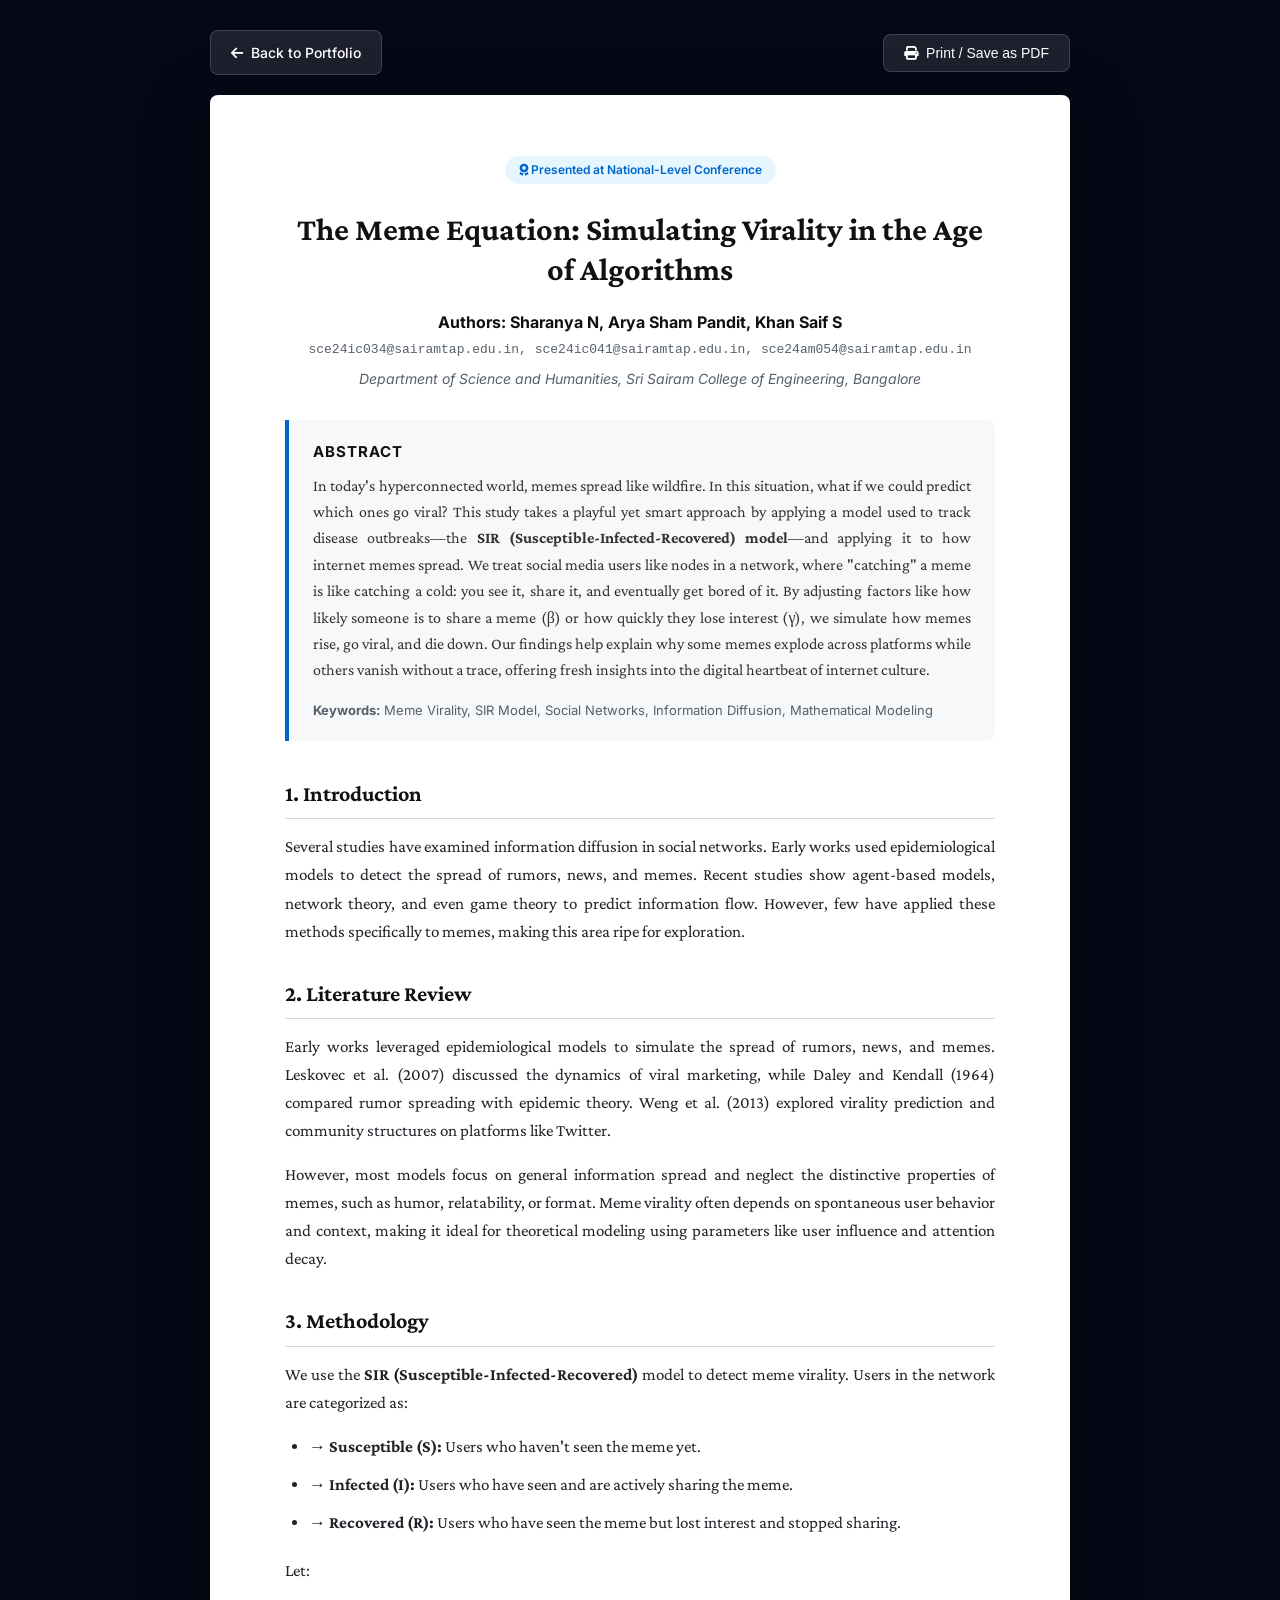
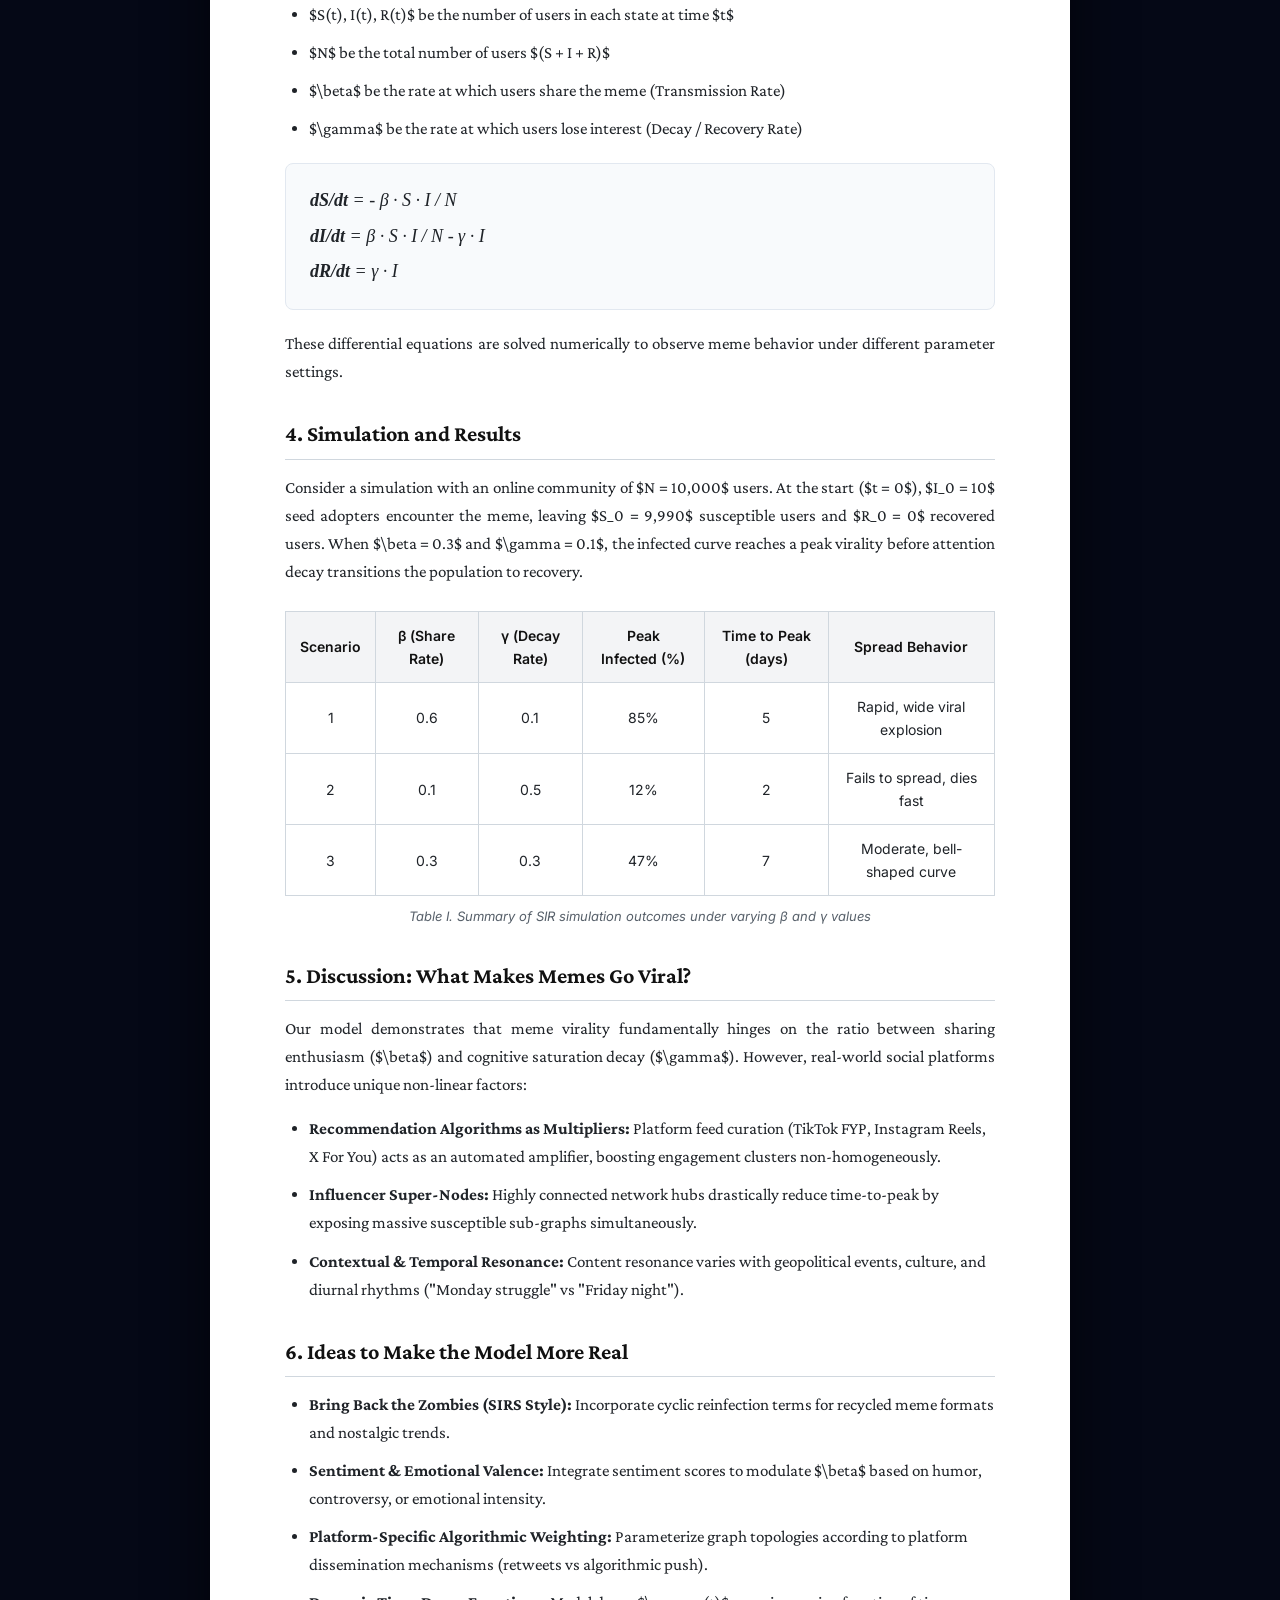
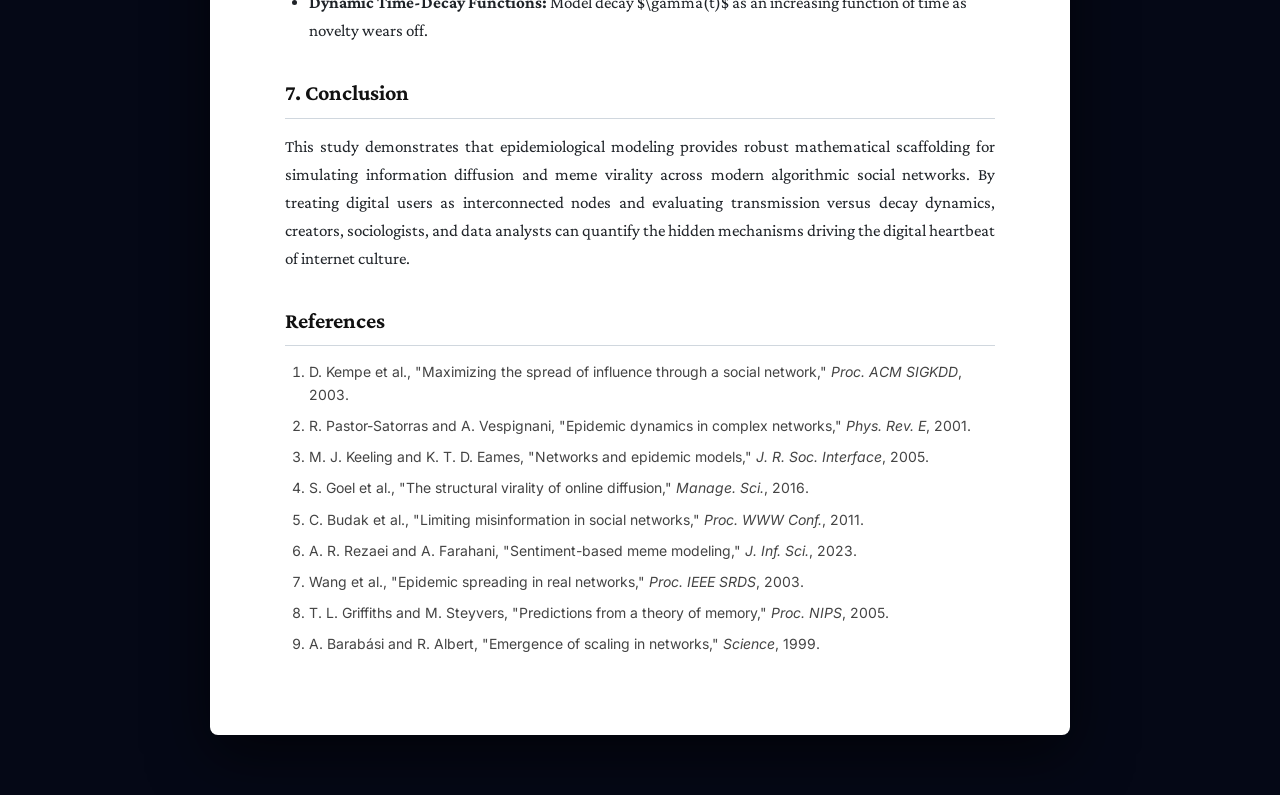
==== assets/research/meme_equation_research_paper.html @ 54799a6b "final push" ====
<!DOCTYPE html>
<html lang="en">
<head>
    <meta charset="UTF-8">
    <meta name="viewport" content="width=device-width, initial-scale=1.0">
    <title>The Meme Equation: Simulating Virality in the Age of Algorithms - Sharanya N</title>
    <link href="https://fonts.googleapis.com/css2?family=Crimson+Pro:ital,wght@0,400;0,600;0,700;1,400&family=Inter:wght@300;400;500;600;700&display=swap" rel="stylesheet">
    <link rel="stylesheet" href="https://cdnjs.cloudflare.com/ajax/libs/font-awesome/6.6.0/css/all.min.css">
    <style>
        :root {
            --bg-body: #050816;
            --paper-bg: #ffffff;
            --paper-text: #1f2328;
            --paper-muted: #57606a;
            --accent: #0066cc;
            --border: #d0d7de;
        }
        * {
            box-sizing: border-box;
            margin: 0;
            padding: 0;
        }
        body {
            font-family: 'Crimson Pro', Georgia, serif;
            background: var(--bg-body);
            color: var(--paper-text);
            line-height: 1.65;
            padding: 30px 15px 60px;
        }
        .header-bar {
            max-width: 860px;
            margin: 0 auto 20px;
            display: flex;
            justify-content: space-between;
            align-items: center;
            font-family: 'Inter', sans-serif;
        }
        .back-btn, .print-btn {
            background: rgba(255, 255, 255, 0.1);
            color: #fff;
            padding: 10px 20px;
            border-radius: 8px;
            text-decoration: none;
            font-size: 14px;
            font-weight: 500;
            display: inline-flex;
            align-items: center;
            gap: 8px;
            border: 1px solid rgba(255, 255, 255, 0.15);
            transition: all 0.3s;
            cursor: pointer;
        }
        .back-btn:hover, .print-btn:hover {
            background: #00e5ff;
            color: #000;
            border-color: #00e5ff;
        }
        .paper-container {
            max-width: 860px;
            margin: 0 auto;
            background: var(--paper-bg);
            padding: 60px 75px;
            border-radius: 8px;
            box-shadow: 0 20px 60px rgba(0,0,0,0.6);
            font-size: 17px;
        }
        h1.title {
            font-size: 32px;
            text-align: center;
            font-weight: 700;
            margin-bottom: 20px;
            line-height: 1.25;
            color: #111;
        }
        .authors {
            text-align: center;
            font-family: 'Inter', sans-serif;
            font-size: 14px;
            color: var(--paper-muted);
            margin-bottom: 30px;
        }
        .authors strong {
            font-size: 16px;
            color: #111;
            display: block;
            margin-bottom: 4px;
        }
        .authors .emails {
            font-family: monospace;
            font-size: 13px;
            margin-top: 4px;
        }
        .authors .dept {
            margin-top: 6px;
            font-style: italic;
        }
        .badge {
            display: inline-block;
            background: #e6f6ff;
            color: #0066cc;
            font-family: 'Inter', sans-serif;
            font-size: 12px;
            font-weight: 600;
            padding: 4px 14px;
            border-radius: 20px;
            margin-bottom: 25px;
            text-align: center;
        }
        .badge-wrapper {
            text-align: center;
        }
        .abstract-box {
            background: #f6f8fa;
            border-left: 4px solid var(--accent);
            padding: 20px 24px;
            margin-bottom: 35px;
            border-radius: 0 8px 8px 0;
        }
        .abstract-box h3 {
            font-family: 'Inter', sans-serif;
            font-size: 15px;
            text-transform: uppercase;
            letter-spacing: 1px;
            margin-bottom: 8px;
            color: #111;
        }
        .abstract-box p {
            font-size: 16px;
            color: #333;
            text-align: justify;
        }
        .keywords {
            margin-top: 10px;
            font-family: 'Inter', sans-serif;
            font-size: 13px;
            color: var(--paper-muted);
        }
        h2.section-heading {
            font-size: 22px;
            font-weight: 700;
            margin: 30px 0 14px;
            color: #111;
            border-bottom: 1px solid var(--border);
            padding-bottom: 6px;
        }
        p {
            margin-bottom: 16px;
            text-align: justify;
        }
        .equation-box {
            background: #f8fafc;
            border: 1px solid #e2e8f0;
            border-radius: 8px;
            padding: 16px 24px;
            margin: 20px 0;
            font-family: 'Times New Roman', Times, serif;
            font-size: 18px;
            font-style: italic;
        }
        .equation-box div {
            margin: 6px 0;
        }
        table.sim-table {
            width: 100%;
            border-collapse: collapse;
            margin: 25px 0;
            font-family: 'Inter', sans-serif;
            font-size: 14px;
        }
        table.sim-table th, table.sim-table td {
            border: 1px solid var(--border);
            padding: 12px 14px;
            text-align: center;
        }
        table.sim-table th {
            background: #f3f4f6;
            font-weight: 600;
            color: #111;
        }
        .table-caption {
            font-family: 'Inter', sans-serif;
            font-size: 13px;
            color: var(--paper-muted);
            text-align: center;
            margin-top: -15px;
            margin-bottom: 25px;
            font-style: italic;
        }
        ul.paper-list {
            margin: 14px 0 20px 24px;
        }
        ul.paper-list li {
            margin-bottom: 10px;
        }
        ol.ref-list {
            margin: 14px 0 20px 24px;
            font-family: 'Inter', sans-serif;
            font-size: 14px;
        }
        ol.ref-list li {
            margin-bottom: 8px;
            color: #444;
        }
        @media print {
            body {
                background: #fff;
                padding: 0;
            }
            .header-bar {
                display: none;
            }
            .paper-container {
                box-shadow: none;
                padding: 0;
                max-width: 100%;
            }
        }
        @media (max-width: 768px) {
            .paper-container {
                padding: 30px 20px;
                font-size: 16px;
            }
            h1.title {
                font-size: 24px;
            }
        }
    </style>
</head>
<body>

<div class="header-bar">
    <a href="../../index.html#research" class="back-btn"><i class="fa-solid fa-arrow-left"></i> Back to Portfolio</a>
    <button onclick="window.print()" class="print-btn"><i class="fa-solid fa-print"></i> Print / Save as PDF</button>
</div>

<div class="paper-container">
    <div class="badge-wrapper">
        <span class="badge"><i class="fa-solid fa-award"></i> Presented at National-Level Conference</span>
    </div>

    <h1 class="title">The Meme Equation: Simulating Virality in the Age of Algorithms</h1>

    <div class="authors">
        <strong>Authors: Sharanya N, Arya Sham Pandit, Khan Saif S</strong>
        <div class="emails">sce24ic034@sairamtap.edu.in, sce24ic041@sairamtap.edu.in, sce24am054@sairamtap.edu.in</div>
        <div class="dept">Department of Science and Humanities, Sri Sairam College of Engineering, Bangalore</div>
    </div>

    <div class="abstract-box">
        <h3>Abstract</h3>
        <p>In today's hyperconnected world, memes spread like wildfire. In this situation, what if we could predict which ones go viral? This study takes a playful yet smart approach by applying a model used to track disease outbreaks—the <strong>SIR (Susceptible-Infected-Recovered) model</strong>—and applying it to how internet memes spread. We treat social media users like nodes in a network, where "catching" a meme is like catching a cold: you see it, share it, and eventually get bored of it. By adjusting factors like how likely someone is to share a meme (&beta;) or how quickly they lose interest (&gamma;), we simulate how memes rise, go viral, and die down. Our findings help explain why some memes explode across platforms while others vanish without a trace, offering fresh insights into the digital heartbeat of internet culture.</p>
        <div class="keywords"><strong>Keywords:</strong> Meme Virality, SIR Model, Social Networks, Information Diffusion, Mathematical Modeling</div>
    </div>

    <h2 class="section-heading">1. Introduction</h2>
    <p>Several studies have examined information diffusion in social networks. Early works used epidemiological models to detect the spread of rumors, news, and memes. Recent studies show agent-based models, network theory, and even game theory to predict information flow. However, few have applied these methods specifically to memes, making this area ripe for exploration.</p>

    <h2 class="section-heading">2. Literature Review</h2>
    <p>Early works leveraged epidemiological models to simulate the spread of rumors, news, and memes. Leskovec et al. (2007) discussed the dynamics of viral marketing, while Daley and Kendall (1964) compared rumor spreading with epidemic theory. Weng et al. (2013) explored virality prediction and community structures on platforms like Twitter.</p>
    <p>However, most models focus on general information spread and neglect the distinctive properties of memes, such as humor, relatability, or format. Meme virality often depends on spontaneous user behavior and context, making it ideal for theoretical modeling using parameters like user influence and attention decay.</p>

    <h2 class="section-heading">3. Methodology</h2>
    <p>We use the <strong>SIR (Susceptible-Infected-Recovered)</strong> model to detect meme virality. Users in the network are categorized as:</p>
    <ul class="paper-list">
        <li><strong>&rarr; Susceptible (S):</strong> Users who haven't seen the meme yet.</li>
        <li><strong>&rarr; Infected (I):</strong> Users who have seen and are actively sharing the meme.</li>
        <li><strong>&rarr; Recovered (R):</strong> Users who have seen the meme but lost interest and stopped sharing.</li>
    </ul>

    <p>Let:</p>
    <ul class="paper-list">
        <li>$S(t), I(t), R(t)$ be the number of users in each state at time $t$</li>
        <li>$N$ be the total number of users $(S + I + R)$</li>
        <li>$\beta$ be the rate at which users share the meme (Transmission Rate)</li>
        <li>$\gamma$ be the rate at which users lose interest (Decay / Recovery Rate)</li>
    </ul>

    <div class="equation-box">
        <div><strong>dS/dt</strong> = - &beta; &middot; S &middot; I / N</div>
        <div><strong>dI/dt</strong> = &beta; &middot; S &middot; I / N - &gamma; &middot; I</div>
        <div><strong>dR/dt</strong> = &gamma; &middot; I</div>
    </div>
    <p>These differential equations are solved numerically to observe meme behavior under different parameter settings.</p>

    <h2 class="section-heading">4. Simulation and Results</h2>
    <p>Consider a simulation with an online community of $N = 10,000$ users. At the start ($t = 0$), $I_0 = 10$ seed adopters encounter the meme, leaving $S_0 = 9,990$ susceptible users and $R_0 = 0$ recovered users. When $\beta = 0.3$ and $\gamma = 0.1$, the infected curve reaches a peak virality before attention decay transitions the population to recovery.</p>

    <table class="sim-table">
        <thead>
            <tr>
                <th>Scenario</th>
                <th>&beta; (Share Rate)</th>
                <th>&gamma; (Decay Rate)</th>
                <th>Peak Infected (%)</th>
                <th>Time to Peak (days)</th>
                <th>Spread Behavior</th>
            </tr>
        </thead>
        <tbody>
            <tr>
                <td>1</td>
                <td>0.6</td>
                <td>0.1</td>
                <td>85%</td>
                <td>5</td>
                <td>Rapid, wide viral explosion</td>
            </tr>
            <tr>
                <td>2</td>
                <td>0.1</td>
                <td>0.5</td>
                <td>12%</td>
                <td>2</td>
                <td>Fails to spread, dies fast</td>
            </tr>
            <tr>
                <td>3</td>
                <td>0.3</td>
                <td>0.3</td>
                <td>47%</td>
                <td>7</td>
                <td>Moderate, bell-shaped curve</td>
            </tr>
        </tbody>
    </table>
    <div class="table-caption">Table I. Summary of SIR simulation outcomes under varying &beta; and &gamma; values</div>

    <h2 class="section-heading">5. Discussion: What Makes Memes Go Viral?</h2>
    <p>Our model demonstrates that meme virality fundamentally hinges on the ratio between sharing enthusiasm ($\beta$) and cognitive saturation decay ($\gamma$). However, real-world social platforms introduce unique non-linear factors:</p>
    <ul class="paper-list">
        <li><strong>Recommendation Algorithms as Multipliers:</strong> Platform feed curation (TikTok FYP, Instagram Reels, X For You) acts as an automated amplifier, boosting engagement clusters non-homogeneously.</li>
        <li><strong>Influencer Super-Nodes:</strong> Highly connected network hubs drastically reduce time-to-peak by exposing massive susceptible sub-graphs simultaneously.</li>
        <li><strong>Contextual & Temporal Resonance:</strong> Content resonance varies with geopolitical events, culture, and diurnal rhythms ("Monday struggle" vs "Friday night").</li>
    </ul>

    <h2 class="section-heading">6. Ideas to Make the Model More Real</h2>
    <ul class="paper-list">
        <li><strong>Bring Back the Zombies (SIRS Style):</strong> Incorporate cyclic reinfection terms for recycled meme formats and nostalgic trends.</li>
        <li><strong>Sentiment & Emotional Valence:</strong> Integrate sentiment scores to modulate $\beta$ based on humor, controversy, or emotional intensity.</li>
        <li><strong>Platform-Specific Algorithmic Weighting:</strong> Parameterize graph topologies according to platform dissemination mechanisms (retweets vs algorithmic push).</li>
        <li><strong>Dynamic Time-Decay Functions:</strong> Model decay $\gamma(t)$ as an increasing function of time as novelty wears off.</li>
    </ul>

    <h2 class="section-heading">7. Conclusion</h2>
    <p>This study demonstrates that epidemiological modeling provides robust mathematical scaffolding for simulating information diffusion and meme virality across modern algorithmic social networks. By treating digital users as interconnected nodes and evaluating transmission versus decay dynamics, creators, sociologists, and data analysts can quantify the hidden mechanisms driving the digital heartbeat of internet culture.</p>

    <h2 class="section-heading">References</h2>
    <ol class="ref-list">
        <li>D. Kempe et al., "Maximizing the spread of influence through a social network," <em>Proc. ACM SIGKDD</em>, 2003.</li>
        <li>R. Pastor-Satorras and A. Vespignani, "Epidemic dynamics in complex networks," <em>Phys. Rev. E</em>, 2001.</li>
        <li>M. J. Keeling and K. T. D. Eames, "Networks and epidemic models," <em>J. R. Soc. Interface</em>, 2005.</li>
        <li>S. Goel et al., "The structural virality of online diffusion," <em>Manage. Sci.</em>, 2016.</li>
        <li>C. Budak et al., "Limiting misinformation in social networks," <em>Proc. WWW Conf.</em>, 2011.</li>
        <li>A. R. Rezaei and A. Farahani, "Sentiment-based meme modeling," <em>J. Inf. Sci.</em>, 2023.</li>
        <li>Wang et al., "Epidemic spreading in real networks," <em>Proc. IEEE SRDS</em>, 2003.</li>
        <li>T. L. Griffiths and M. Steyvers, "Predictions from a theory of memory," <em>Proc. NIPS</em>, 2005.</li>
        <li>A. Barab&aacute;si and R. Albert, "Emergence of scaling in networks," <em>Science</em>, 1999.</li>
    </ol>
</div>

</body>
</html>
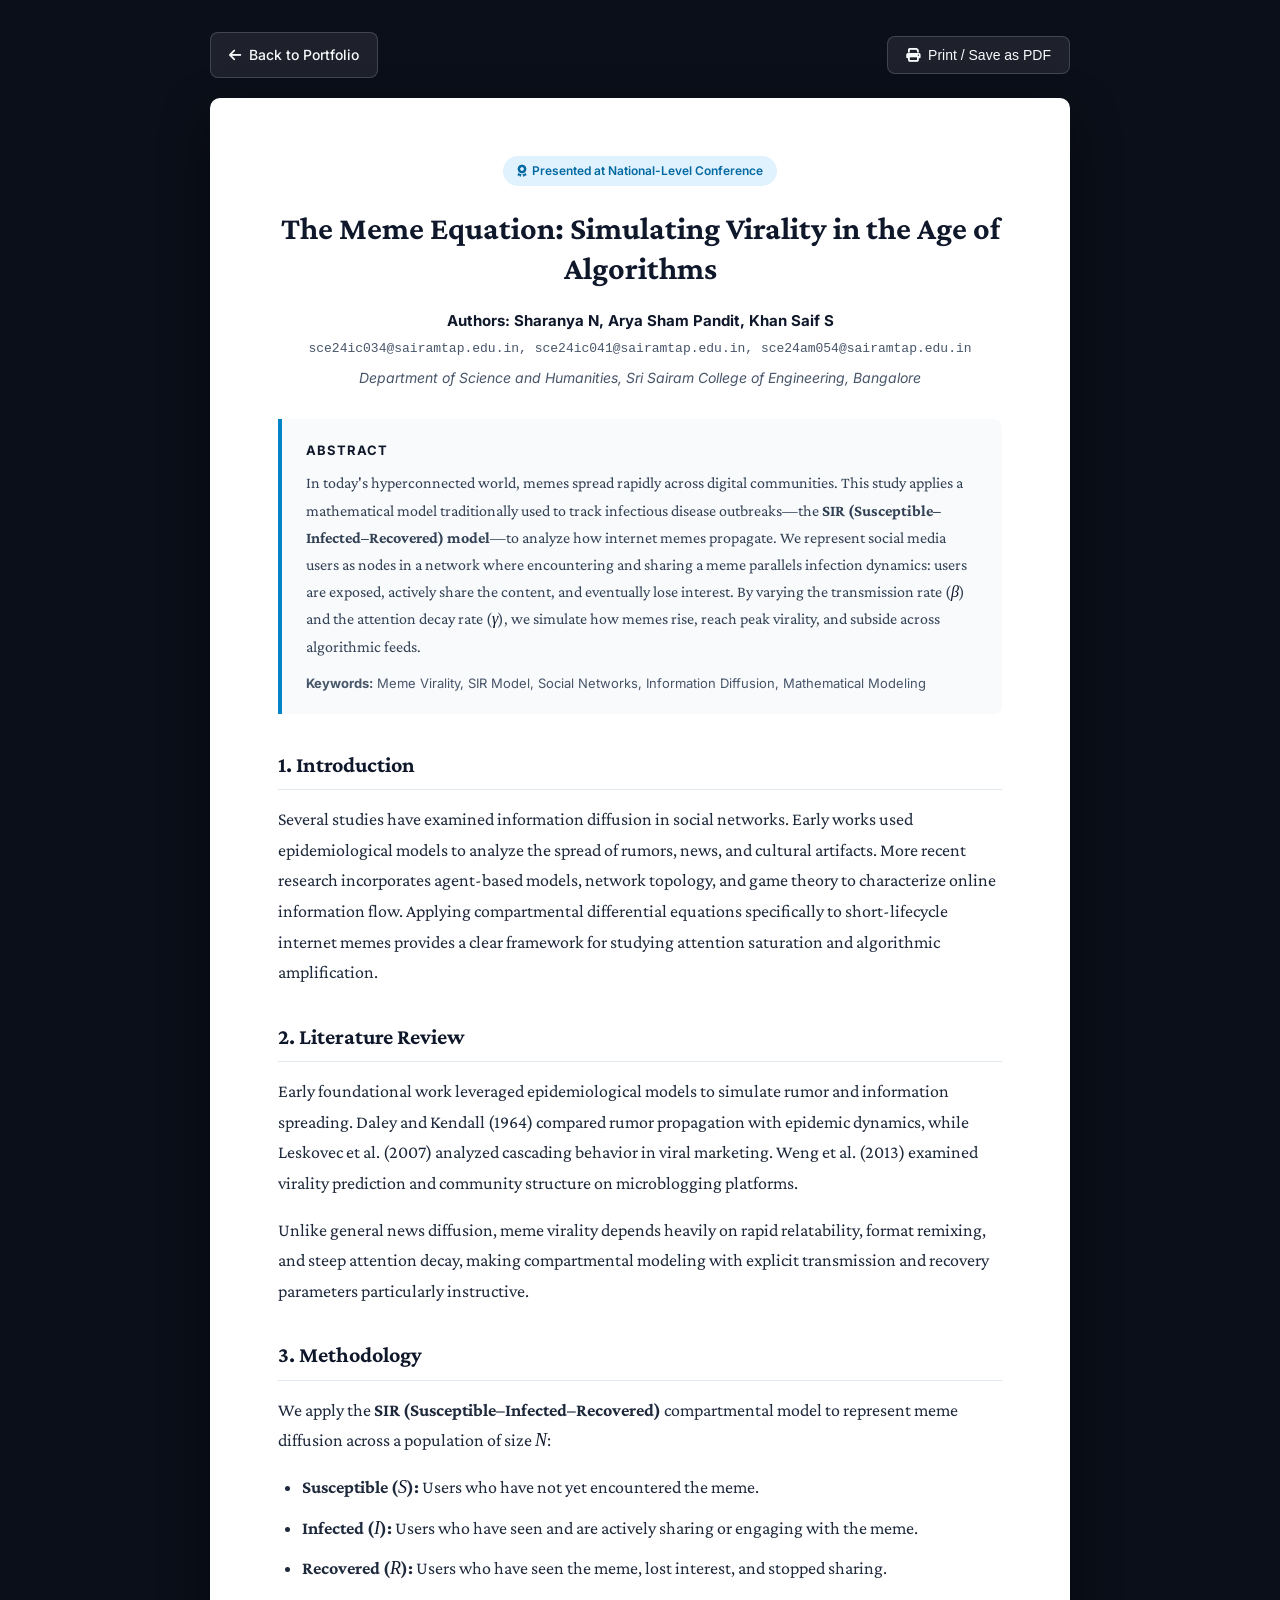
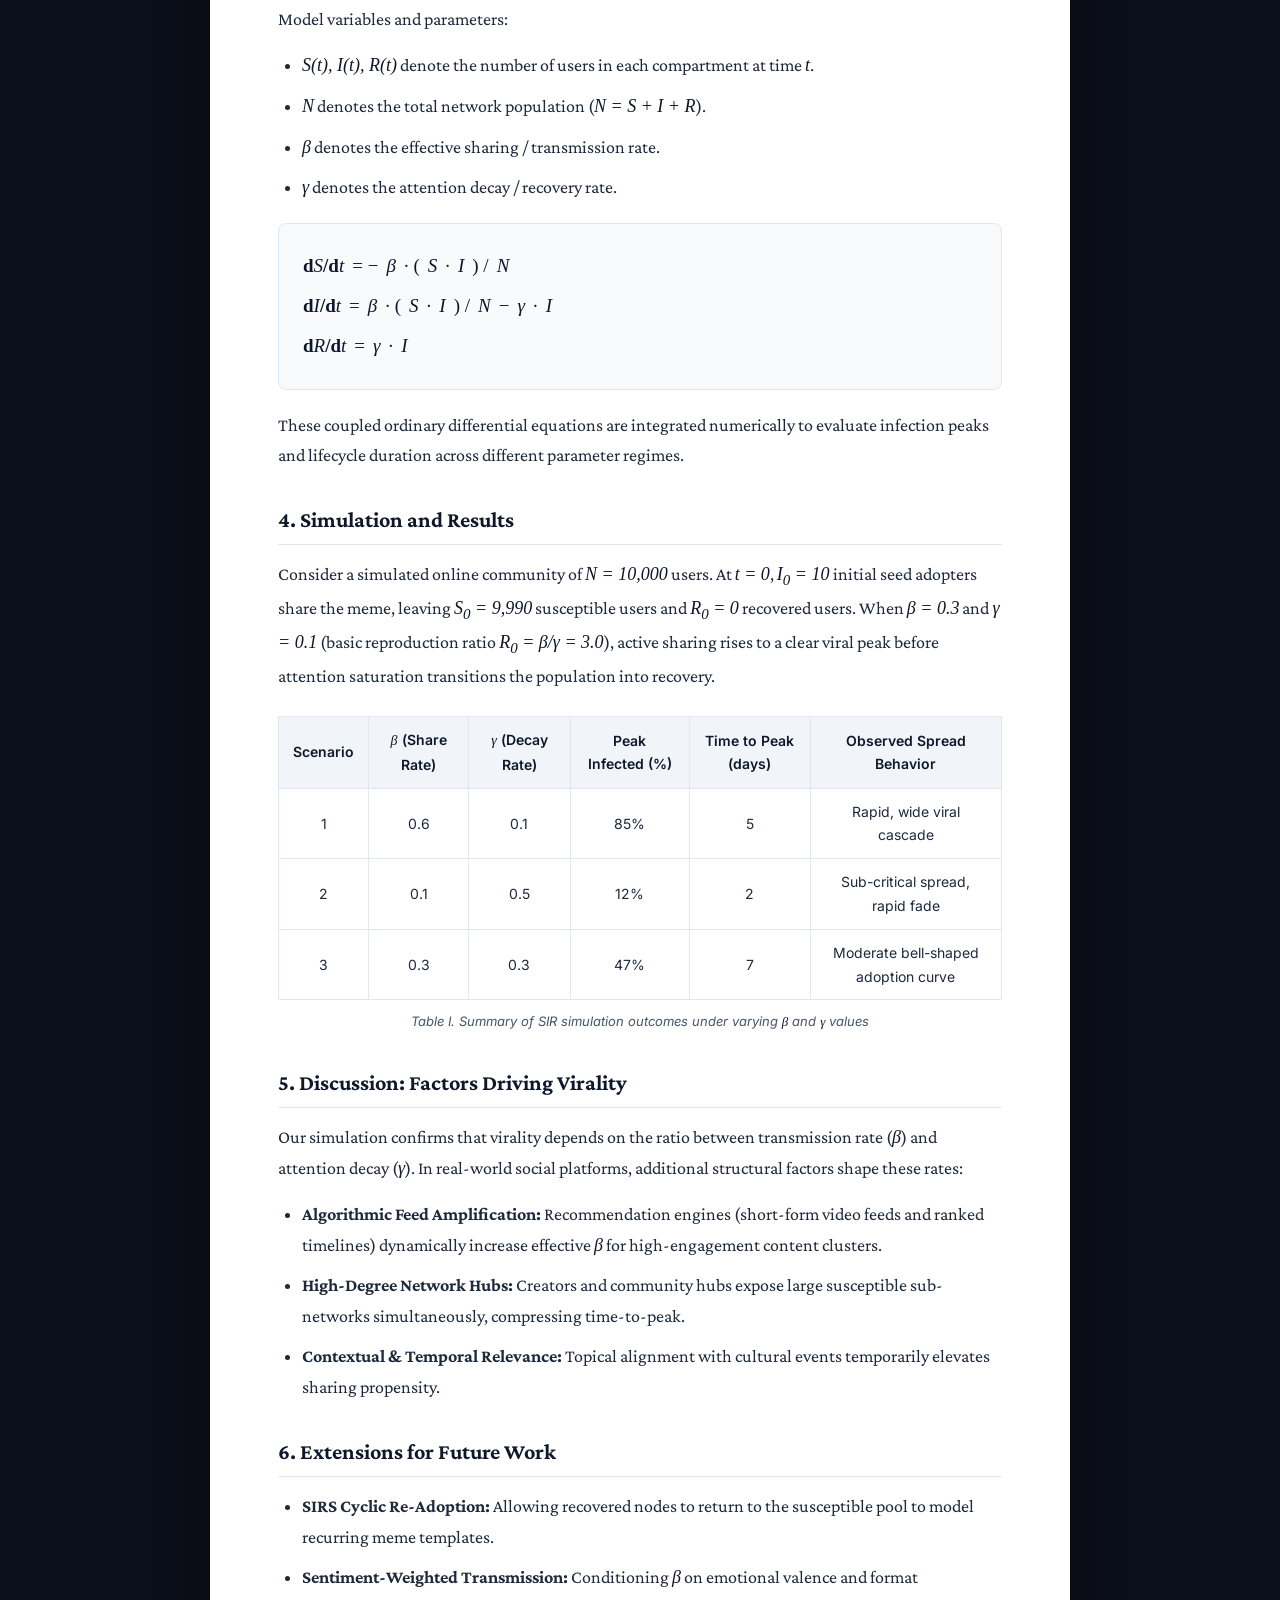
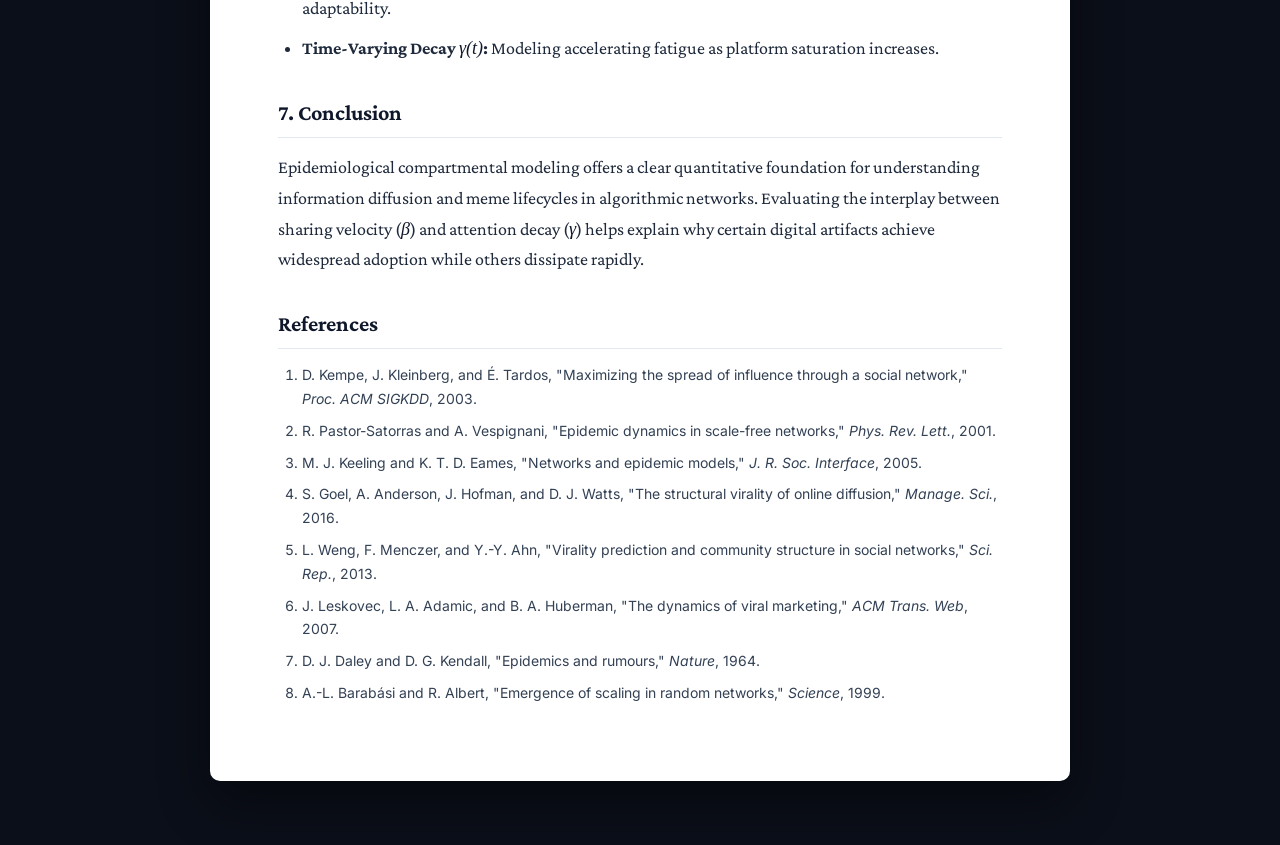
==== commit 6a1e54dc: "feat: redesign portfolio into client-ready freelance engineering showcase - Redesign visual system: " ====
--- a/assets/research/meme_equation_research_paper.html
+++ b/assets/research/meme_equation_research_paper.html
@@ -3,17 +3,19 @@
 <head>
     <meta charset="UTF-8">
     <meta name="viewport" content="width=device-width, initial-scale=1.0">
-    <title>The Meme Equation: Simulating Virality in the Age of Algorithms - Sharanya N</title>
-    <link href="https://fonts.googleapis.com/css2?family=Crimson+Pro:ital,wght@0,400;0,600;0,700;1,400&family=Inter:wght@300;400;500;600;700&display=swap" rel="stylesheet">
+    <title>The Meme Equation: Simulating Virality in the Age of Algorithms — Sharanya N</title>
+    <link rel="preconnect" href="https://fonts.googleapis.com">
+    <link rel="preconnect" href="https://fonts.gstatic.com" crossorigin>
+    <link href="https://fonts.googleapis.com/css2?family=Crimson+Pro:ital,wght@0,400;0,600;0,700;1,400&family=Inter:wght@400;500;600;700&display=swap" rel="stylesheet">
     <link rel="stylesheet" href="https://cdnjs.cloudflare.com/ajax/libs/font-awesome/6.6.0/css/all.min.css">
     <style>
         :root {
-            --bg-body: #050816;
+            --bg-body: #0b0f19;
             --paper-bg: #ffffff;
-            --paper-text: #1f2328;
-            --paper-muted: #57606a;
-            --accent: #0066cc;
-            --border: #d0d7de;
+            --paper-text: #1e293b;
+            --paper-muted: #475569;
+            --accent: #0284c7;
+            --border: #e2e8f0;
         }
         * {
             box-sizing: border-box;
@@ -24,8 +26,8 @@
             font-family: 'Crimson Pro', Georgia, serif;
             background: var(--bg-body);
             color: var(--paper-text);
-            line-height: 1.65;
-            padding: 30px 15px 60px;
+            line-height: 1.7;
+            padding: 32px 16px 64px;
         }
         .header-bar {
             max-width: 860px;
@@ -33,12 +35,14 @@
             display: flex;
             justify-content: space-between;
             align-items: center;
-            font-family: 'Inter', sans-serif;
+            gap: 12px;
+            flex-wrap: wrap;
+            font-family: 'Inter', -apple-system, BlinkMacSystemFont, sans-serif;
         }
         .back-btn, .print-btn {
-            background: rgba(255, 255, 255, 0.1);
-            color: #fff;
-            padding: 10px 20px;
+            background: rgba(255, 255, 255, 0.08);
+            color: #f8fafc;
+            padding: 10px 18px;
             border-radius: 8px;
             text-decoration: none;
             font-size: 14px;
@@ -46,23 +50,23 @@
             display: inline-flex;
             align-items: center;
             gap: 8px;
-            border: 1px solid rgba(255, 255, 255, 0.15);
-            transition: all 0.3s;
+            border: 1px solid rgba(255, 255, 255, 0.16);
+            transition: background 0.2s ease, border-color 0.2s ease, color 0.2s ease;
             cursor: pointer;
         }
         .back-btn:hover, .print-btn:hover {
-            background: #00e5ff;
-            color: #000;
-            border-color: #00e5ff;
+            background: #38bdf8;
+            color: #0b0f19;
+            border-color: #38bdf8;
         }
         .paper-container {
             max-width: 860px;
             margin: 0 auto;
             background: var(--paper-bg);
-            padding: 60px 75px;
-            border-radius: 8px;
-            box-shadow: 0 20px 60px rgba(0,0,0,0.6);
-            font-size: 17px;
+            padding: 56px 68px;
+            border-radius: 10px;
+            box-shadow: 0 20px 50px rgba(0, 0, 0, 0.45);
+            font-size: 18px;
         }
         h1.title {
             font-size: 32px;
@@ -70,7 +74,7 @@
             font-weight: 700;
             margin-bottom: 20px;
             line-height: 1.25;
-            color: #111;
+            color: #0f172a;
         }
         .authors {
             text-align: center;
@@ -80,57 +84,60 @@
             margin-bottom: 30px;
         }
         .authors strong {
-            font-size: 16px;
-            color: #111;
+            font-size: 15px;
+            color: #0f172a;
             display: block;
             margin-bottom: 4px;
         }
         .authors .emails {
-            font-family: monospace;
+            font-family: ui-monospace, SFMono-Regular, Menlo, Monaco, Consolas, monospace;
             font-size: 13px;
             margin-top: 4px;
+            word-break: break-word;
         }
         .authors .dept {
             margin-top: 6px;
             font-style: italic;
         }
         .badge {
-            display: inline-block;
-            background: #e6f6ff;
-            color: #0066cc;
+            display: inline-flex;
+            align-items: center;
+            gap: 6px;
+            background: #e0f2fe;
+            color: #0369a1;
             font-family: 'Inter', sans-serif;
             font-size: 12px;
             font-weight: 600;
-            padding: 4px 14px;
-            border-radius: 20px;
-            margin-bottom: 25px;
-            text-align: center;
+            padding: 5px 14px;
+            border-radius: 999px;
+            margin-bottom: 22px;
         }
         .badge-wrapper {
             text-align: center;
         }
         .abstract-box {
-            background: #f6f8fa;
+            background: #f8fafc;
             border-left: 4px solid var(--accent);
             padding: 20px 24px;
-            margin-bottom: 35px;
+            margin-bottom: 32px;
             border-radius: 0 8px 8px 0;
         }
-        .abstract-box h3 {
-            font-family: 'Inter', sans-serif;
-            font-size: 15px;
+        .abstract-box h2 {
+            font-family: 'Inter', sans-serif;
+            font-size: 13px;
             text-transform: uppercase;
             letter-spacing: 1px;
             margin-bottom: 8px;
-            color: #111;
+            color: #0f172a;
         }
         .abstract-box p {
             font-size: 16px;
-            color: #333;
-            text-align: justify;
+            color: #334155;
+            text-align: left;
+            margin-bottom: 0;
         }
         .keywords {
-            margin-top: 10px;
+            margin-top: 12px;
             font-family: 'Inter', sans-serif;
             font-size: 13px;
             color: var(--paper-muted);
@@ -139,55 +146,68 @@
             font-size: 22px;
             font-weight: 700;
             margin: 30px 0 14px;
-            color: #111;
+            color: #0f172a;
             border-bottom: 1px solid var(--border);
             padding-bottom: 6px;
         }
         p {
             margin-bottom: 16px;
-            text-align: justify;
+            text-align: left;
+        }
+        var, .math-inline {
+            font-family: 'Times New Roman', Times, Georgia, serif;
+            font-style: italic;
+            font-weight: 500;
+            color: #0f172a;
         }
         .equation-box {
             background: #f8fafc;
-            border: 1px solid #e2e8f0;
+            border: 1px solid var(--border);
             border-radius: 8px;
-            padding: 16px 24px;
+            padding: 18px 24px;
             margin: 20px 0;
-            font-family: 'Times New Roman', Times, serif;
-            font-size: 18px;
-            font-style: italic;
-        }
-        .equation-box div {
-            margin: 6px 0;
+            font-family: 'Times New Roman', Times, Georgia, serif;
+            font-size: 19px;
+            color: #0f172a;
+        }
+        .equation-row {
+            margin: 8px 0;
+            display: flex;
+            align-items: center;
+            gap: 8px;
+        }
+        .table-wrap {
+            width: 100%;
+            overflow-x: auto;
+            margin: 24px 0 10px;
         }
         table.sim-table {
             width: 100%;
             border-collapse: collapse;
-            margin: 25px 0;
             font-family: 'Inter', sans-serif;
             font-size: 14px;
+            min-width: 520px;
         }
         table.sim-table th, table.sim-table td {
             border: 1px solid var(--border);
-            padding: 12px 14px;
+            padding: 11px 14px;
             text-align: center;
         }
         table.sim-table th {
-            background: #f3f4f6;
+            background: #f1f5f9;
             font-weight: 600;
-            color: #111;
+            color: #0f172a;
         }
         .table-caption {
             font-family: 'Inter', sans-serif;
             font-size: 13px;
             color: var(--paper-muted);
             text-align: center;
-            margin-top: -15px;
-            margin-bottom: 25px;
+            margin-bottom: 24px;
             font-style: italic;
         }
         ul.paper-list {
-            margin: 14px 0 20px 24px;
+            margin: 12px 0 20px 24px;
         }
         ul.paper-list li {
             margin-bottom: 10px;
@@ -199,7 +219,7 @@
         }
         ol.ref-list li {
             margin-bottom: 8px;
-            color: #444;
+            color: #334155;
         }
         @media print {
             body {
@@ -217,11 +237,15 @@
         }
         @media (max-width: 768px) {
             .paper-container {
-                padding: 30px 20px;
+                padding: 28px 20px;
                 font-size: 16px;
             }
             h1.title {
                 font-size: 24px;
+            }
+            .equation-box {
+                padding: 14px 16px;
+                font-size: 17px;
             }
         }
     </style>
@@ -229,13 +253,13 @@
 <body>
 
 <div class="header-bar">
-    <a href="../../index.html#research" class="back-btn"><i class="fa-solid fa-arrow-left"></i> Back to Portfolio</a>
-    <button onclick="window.print()" class="print-btn"><i class="fa-solid fa-print"></i> Print / Save as PDF</button>
+    <a href="../../index.html#research" class="back-btn"><i class="fa-solid fa-arrow-left" aria-hidden="true"></i> Back to Portfolio</a>
+    <button type="button" onclick="window.print()" class="print-btn"><i class="fa-solid fa-print" aria-hidden="true"></i> Print / Save as PDF</button>
 </div>
 
-<div class="paper-container">
+<main class="paper-container">
     <div class="badge-wrapper">
-        <span class="badge"><i class="fa-solid fa-award"></i> Presented at National-Level Conference</span>
+        <span class="badge"><i class="fa-solid fa-award" aria-hidden="true"></i> Presented at National-Level Conference</span>
     </div>
 
     <h1 class="title">The Meme Equation: Simulating Virality in the Age of Algorithms</h1>
@@ -246,117 +270,124 @@
         <div class="dept">Department of Science and Humanities, Sri Sairam College of Engineering, Bangalore</div>
     </div>
 
-    <div class="abstract-box">
-        <h3>Abstract</h3>
-        <p>In today's hyperconnected world, memes spread like wildfire. In this situation, what if we could predict which ones go viral? This study takes a playful yet smart approach by applying a model used to track disease outbreaks—the <strong>SIR (Susceptible-Infected-Recovered) model</strong>—and applying it to how internet memes spread. We treat social media users like nodes in a network, where "catching" a meme is like catching a cold: you see it, share it, and eventually get bored of it. By adjusting factors like how likely someone is to share a meme (&beta;) or how quickly they lose interest (&gamma;), we simulate how memes rise, go viral, and die down. Our findings help explain why some memes explode across platforms while others vanish without a trace, offering fresh insights into the digital heartbeat of internet culture.</p>
+    <section class="abstract-box" aria-labelledby="abstract-heading">
+        <h2 id="abstract-heading">Abstract</h2>
+        <p>In today's hyperconnected world, memes spread rapidly across digital communities. This study applies a mathematical model traditionally used to track infectious disease outbreaks—the <strong>SIR (Susceptible–Infected–Recovered) model</strong>—to analyze how internet memes propagate. We represent social media users as nodes in a network where encountering and sharing a meme parallels infection dynamics: users are exposed, actively share the content, and eventually lose interest. By varying the transmission rate (<var>&beta;</var>) and the attention decay rate (<var>&gamma;</var>), we simulate how memes rise, reach peak virality, and subside across algorithmic feeds.</p>
         <div class="keywords"><strong>Keywords:</strong> Meme Virality, SIR Model, Social Networks, Information Diffusion, Mathematical Modeling</div>
+    </section>
+
+    <h2 class="section-heading">1. Introduction</h2>
+    <p>Several studies have examined information diffusion in social networks. Early works used epidemiological models to analyze the spread of rumors, news, and cultural artifacts. More recent research incorporates agent-based models, network topology, and game theory to characterize online information flow. Applying compartmental differential equations specifically to short-lifecycle internet memes provides a clear framework for studying attention saturation and algorithmic amplification.</p>
+
+    <h2 class="section-heading">2. Literature Review</h2>
+    <p>Early foundational work leveraged epidemiological models to simulate rumor and information spreading. Daley and Kendall (1964) compared rumor propagation with epidemic dynamics, while Leskovec et al. (2007) analyzed cascading behavior in viral marketing. Weng et al. (2013) examined virality prediction and community structure on microblogging platforms.</p>
+    <p>Unlike general news diffusion, meme virality depends heavily on rapid relatability, format remixing, and steep attention decay, making compartmental modeling with explicit transmission and recovery parameters particularly instructive.</p>
+
+    <h2 class="section-heading">3. Methodology</h2>
+    <p>We apply the <strong>SIR (Susceptible–Infected–Recovered)</strong> compartmental model to represent meme diffusion across a population of size <var>N</var>:</p>
+    <ul class="paper-list">
+        <li><strong>Susceptible (<var>S</var>):</strong> Users who have not yet encountered the meme.</li>
+        <li><strong>Infected (<var>I</var>):</strong> Users who have seen and are actively sharing or engaging with the meme.</li>
+        <li><strong>Recovered (<var>R</var>):</strong> Users who have seen the meme, lost interest, and stopped sharing.</li>
+    </ul>
+
+    <p>Model variables and parameters:</p>
+    <ul class="paper-list">
+        <li><span class="math-inline"><var>S</var>(<var>t</var>), <var>I</var>(<var>t</var>), <var>R</var>(<var>t</var>)</span> denote the number of users in each compartment at time <var>t</var>.</li>
+        <li><var>N</var> denotes the total network population (<span class="math-inline"><var>N</var> = <var>S</var> + <var>I</var> + <var>R</var></span>).</li>
+        <li><var>&beta;</var> denotes the effective sharing / transmission rate.</li>
+        <li><var>&gamma;</var> denotes the attention decay / recovery rate.</li>
+    </ul>
+
+    <div class="equation-box" role="math" aria-label="SIR differential equations">
+        <div class="equation-row"><strong>d<var>S</var>/d<var>t</var></strong> = &minus; <var>&beta;</var> &middot; (<var>S</var> &middot; <var>I</var>) / <var>N</var></div>
+        <div class="equation-row"><strong>d<var>I</var>/d<var>t</var></strong> = <var>&beta;</var> &middot; (<var>S</var> &middot; <var>I</var>) / <var>N</var> &minus; <var>&gamma;</var> &middot; <var>I</var></div>
+        <div class="equation-row"><strong>d<var>R</var>/d<var>t</var></strong> = <var>&gamma;</var> &middot; <var>I</var></div>
     </div>
-
-    <h2 class="section-heading">1. Introduction</h2>
-    <p>Several studies have examined information diffusion in social networks. Early works used epidemiological models to detect the spread of rumors, news, and memes. Recent studies show agent-based models, network theory, and even game theory to predict information flow. However, few have applied these methods specifically to memes, making this area ripe for exploration.</p>
-
-    <h2 class="section-heading">2. Literature Review</h2>
-    <p>Early works leveraged epidemiological models to simulate the spread of rumors, news, and memes. Leskovec et al. (2007) discussed the dynamics of viral marketing, while Daley and Kendall (1964) compared rumor spreading with epidemic theory. Weng et al. (2013) explored virality prediction and community structures on platforms like Twitter.</p>
-    <p>However, most models focus on general information spread and neglect the distinctive properties of memes, such as humor, relatability, or format. Meme virality often depends on spontaneous user behavior and context, making it ideal for theoretical modeling using parameters like user influence and attention decay.</p>
-
-    <h2 class="section-heading">3. Methodology</h2>
-    <p>We use the <strong>SIR (Susceptible-Infected-Recovered)</strong> model to detect meme virality. Users in the network are categorized as:</p>
+    <p>These coupled ordinary differential equations are integrated numerically to evaluate infection peaks and lifecycle duration across different parameter regimes.</p>
+
+    <h2 class="section-heading">4. Simulation and Results</h2>
+    <p>Consider a simulated online community of <span class="math-inline"><var>N</var> = 10,000</span> users. At <span class="math-inline"><var>t</var> = 0</span>, <span class="math-inline"><var>I</var><sub>0</sub> = 10</span> initial seed adopters share the meme, leaving <span class="math-inline"><var>S</var><sub>0</sub> = 9,990</span> susceptible users and <span class="math-inline"><var>R</var><sub>0</sub> = 0</span> recovered users. When <span class="math-inline"><var>&beta;</var> = 0.3</span> and <span class="math-inline"><var>&gamma;</var> = 0.1</span> (basic reproduction ratio <span class="math-inline"><var>R</var><sub>0</sub> = <var>&beta;</var>/<var>&gamma;</var> = 3.0</span>), active sharing rises to a clear viral peak before attention saturation transitions the population into recovery.</p>
+
+    <div class="table-wrap">
+        <table class="sim-table">
+            <thead>
+                <tr>
+                    <th scope="col">Scenario</th>
+                    <th scope="col"><var>&beta;</var> (Share Rate)</th>
+                    <th scope="col"><var>&gamma;</var> (Decay Rate)</th>
+                    <th scope="col">Peak Infected (%)</th>
+                    <th scope="col">Time to Peak (days)</th>
+                    <th scope="col">Observed Spread Behavior</th>
+                </tr>
+            </thead>
+            <tbody>
+                <tr>
+                    <td>1</td>
+                    <td>0.6</td>
+                    <td>0.1</td>
+                    <td>85%</td>
+                    <td>5</td>
+                    <td>Rapid, wide viral cascade</td>
+                </tr>
+                <tr>
+                    <td>2</td>
+                    <td>0.1</td>
+                    <td>0.5</td>
+                    <td>12%</td>
+                    <td>2</td>
+                    <td>Sub-critical spread, rapid fade</td>
+                </tr>
+                <tr>
+                    <td>3</td>
+                    <td>0.3</td>
+                    <td>0.3</td>
+                    <td>47%</td>
+                    <td>7</td>
+                    <td>Moderate bell-shaped adoption curve</td>
+                </tr>
+            </tbody>
+        </table>
+    </div>
+    <div class="table-caption">Table I. Summary of SIR simulation outcomes under varying <var>&beta;</var> and <var>&gamma;</var> values</div>
+
+    <h2 class="section-heading">5. Discussion: Factors Driving Virality</h2>
+    <p>Our simulation confirms that virality depends on the ratio between transmission rate (<var>&beta;</var>) and attention decay (<var>&gamma;</var>). In real-world social platforms, additional structural factors shape these rates:</p>
     <ul class="paper-list">
-        <li><strong>&rarr; Susceptible (S):</strong> Users who haven't seen the meme yet.</li>
-        <li><strong>&rarr; Infected (I):</strong> Users who have seen and are actively sharing the meme.</li>
-        <li><strong>&rarr; Recovered (R):</strong> Users who have seen the meme but lost interest and stopped sharing.</li>
+        <li><strong>Algorithmic Feed Amplification:</strong> Recommendation engines (short-form video feeds and ranked timelines) dynamically increase effective <var>&beta;</var> for high-engagement content clusters.</li>
+        <li><strong>High-Degree Network Hubs:</strong> Creators and community hubs expose large susceptible sub-networks simultaneously, compressing time-to-peak.</li>
+        <li><strong>Contextual &amp; Temporal Relevance:</strong> Topical alignment with cultural events temporarily elevates sharing propensity.</li>
     </ul>
 
-    <p>Let:</p>
+    <h2 class="section-heading">6. Extensions for Future Work</h2>
     <ul class="paper-list">
-        <li>$S(t), I(t), R(t)$ be the number of users in each state at time $t$</li>
-        <li>$N$ be the total number of users $(S + I + R)$</li>
-        <li>$\beta$ be the rate at which users share the meme (Transmission Rate)</li>
-        <li>$\gamma$ be the rate at which users lose interest (Decay / Recovery Rate)</li>
+        <li><strong>SIRS Cyclic Re-Adoption:</strong> Allowing recovered nodes to return to the susceptible pool to model recurring meme templates.</li>
+        <li><strong>Sentiment-Weighted Transmission:</strong> Conditioning <var>&beta;</var> on emotional valence and format adaptability.</li>
+        <li><strong>Time-Varying Decay <span class="math-inline"><var>&gamma;</var>(<var>t</var>)</span>:</strong> Modeling accelerating fatigue as platform saturation increases.</li>
     </ul>
 
-    <div class="equation-box">
-        <div><strong>dS/dt</strong> = - &beta; &middot; S &middot; I / N</div>
-        <div><strong>dI/dt</strong> = &beta; &middot; S &middot; I / N - &gamma; &middot; I</div>
-        <div><strong>dR/dt</strong> = &gamma; &middot; I</div>
-    </div>
-    <p>These differential equations are solved numerically to observe meme behavior under different parameter settings.</p>
-
-    <h2 class="section-heading">4. Simulation and Results</h2>
-    <p>Consider a simulation with an online community of $N = 10,000$ users. At the start ($t = 0$), $I_0 = 10$ seed adopters encounter the meme, leaving $S_0 = 9,990$ susceptible users and $R_0 = 0$ recovered users. When $\beta = 0.3$ and $\gamma = 0.1$, the infected curve reaches a peak virality before attention decay transitions the population to recovery.</p>
-
-    <table class="sim-table">
-        <thead>
-            <tr>
-                <th>Scenario</th>
-                <th>&beta; (Share Rate)</th>
-                <th>&gamma; (Decay Rate)</th>
-                <th>Peak Infected (%)</th>
-                <th>Time to Peak (days)</th>
-                <th>Spread Behavior</th>
-            </tr>
-        </thead>
-        <tbody>
-            <tr>
-                <td>1</td>
-                <td>0.6</td>
-                <td>0.1</td>
-                <td>85%</td>
-                <td>5</td>
-                <td>Rapid, wide viral explosion</td>
-            </tr>
-            <tr>
-                <td>2</td>
-                <td>0.1</td>
-                <td>0.5</td>
-                <td>12%</td>
-                <td>2</td>
-                <td>Fails to spread, dies fast</td>
-            </tr>
-            <tr>
-                <td>3</td>
-                <td>0.3</td>
-                <td>0.3</td>
-                <td>47%</td>
-                <td>7</td>
-                <td>Moderate, bell-shaped curve</td>
-            </tr>
-        </tbody>
-    </table>
-    <div class="table-caption">Table I. Summary of SIR simulation outcomes under varying &beta; and &gamma; values</div>
-
-    <h2 class="section-heading">5. Discussion: What Makes Memes Go Viral?</h2>
-    <p>Our model demonstrates that meme virality fundamentally hinges on the ratio between sharing enthusiasm ($\beta$) and cognitive saturation decay ($\gamma$). However, real-world social platforms introduce unique non-linear factors:</p>
-    <ul class="paper-list">
-        <li><strong>Recommendation Algorithms as Multipliers:</strong> Platform feed curation (TikTok FYP, Instagram Reels, X For You) acts as an automated amplifier, boosting engagement clusters non-homogeneously.</li>
-        <li><strong>Influencer Super-Nodes:</strong> Highly connected network hubs drastically reduce time-to-peak by exposing massive susceptible sub-graphs simultaneously.</li>
-        <li><strong>Contextual & Temporal Resonance:</strong> Content resonance varies with geopolitical events, culture, and diurnal rhythms ("Monday struggle" vs "Friday night").</li>
-    </ul>
-
-    <h2 class="section-heading">6. Ideas to Make the Model More Real</h2>
-    <ul class="paper-list">
-        <li><strong>Bring Back the Zombies (SIRS Style):</strong> Incorporate cyclic reinfection terms for recycled meme formats and nostalgic trends.</li>
-        <li><strong>Sentiment & Emotional Valence:</strong> Integrate sentiment scores to modulate $\beta$ based on humor, controversy, or emotional intensity.</li>
-        <li><strong>Platform-Specific Algorithmic Weighting:</strong> Parameterize graph topologies according to platform dissemination mechanisms (retweets vs algorithmic push).</li>
-        <li><strong>Dynamic Time-Decay Functions:</strong> Model decay $\gamma(t)$ as an increasing function of time as novelty wears off.</li>
-    </ul>
-
     <h2 class="section-heading">7. Conclusion</h2>
-    <p>This study demonstrates that epidemiological modeling provides robust mathematical scaffolding for simulating information diffusion and meme virality across modern algorithmic social networks. By treating digital users as interconnected nodes and evaluating transmission versus decay dynamics, creators, sociologists, and data analysts can quantify the hidden mechanisms driving the digital heartbeat of internet culture.</p>
+    <p>Epidemiological compartmental modeling offers a clear quantitative foundation for understanding information diffusion and meme lifecycles in algorithmic networks. Evaluating the interplay between sharing velocity (<var>&beta;</var>) and attention decay (<var>&gamma;</var>) helps explain why certain digital artifacts achieve widespread adoption while others dissipate rapidly.</p>
 
     <h2 class="section-heading">References</h2>
     <ol class="ref-list">
-        <li>D. Kempe et al., "Maximizing the spread of influence through a social network," <em>Proc. ACM SIGKDD</em>, 2003.</li>
-        <li>R. Pastor-Satorras and A. Vespignani, "Epidemic dynamics in complex networks," <em>Phys. Rev. E</em>, 2001.</li>
+        <li>D. Kempe, J. Kleinberg, and &Eacute;. Tardos, "Maximizing the spread of influence through a social network," <em>Proc. ACM SIGKDD</em>, 2003.</li>
+        <li>R. Pastor-Satorras and A. Vespignani, "Epidemic dynamics in scale-free networks," <em>Phys. Rev. Lett.</em>, 2001.</li>
         <li>M. J. Keeling and K. T. D. Eames, "Networks and epidemic models," <em>J. R. Soc. Interface</em>, 2005.</li>
-        <li>S. Goel et al., "The structural virality of online diffusion," <em>Manage. Sci.</em>, 2016.</li>
-        <li>C. Budak et al., "Limiting misinformation in social networks," <em>Proc. WWW Conf.</em>, 2011.</li>
-        <li>A. R. Rezaei and A. Farahani, "Sentiment-based meme modeling," <em>J. Inf. Sci.</em>, 2023.</li>
-        <li>Wang et al., "Epidemic spreading in real networks," <em>Proc. IEEE SRDS</em>, 2003.</li>
-        <li>T. L. Griffiths and M. Steyvers, "Predictions from a theory of memory," <em>Proc. NIPS</em>, 2005.</li>
-        <li>A. Barab&aacute;si and R. Albert, "Emergence of scaling in networks," <em>Science</em>, 1999.</li>
+        <li>S. Goel, A. Anderson, J. Hofman, and D. J. Watts, "The structural virality of online diffusion," <em>Manage. Sci.</em>, 2016.</li>
+        <li>L. Weng, F. Menczer, and Y.-Y. Ahn, "Virality prediction and community structure in social networks," <em>Sci. Rep.</em>, 2013.</li>
+        <li>J. Leskovec, L. A. Adamic, and B. A. Huberman, "The dynamics of viral marketing," <em>ACM Trans. Web</em>, 2007.</li>
+        <li>D. J. Daley and D. G. Kendall, "Epidemics and rumours," <em>Nature</em>, 1964.</li>
+        <li>A.-L. Barab&aacute;si and R. Albert, "Emergence of scaling in random networks," <em>Science</em>, 1999.</li>
     </ol>
-</div>
-
+</main>
+
+<script>
+  if (new URLSearchParams(window.location.search).get('print') === '1') {
+    window.addEventListener('load', function () {
+      setTimeout(function () { window.print(); }, 350);
+    });
+  }
+</script>
 </body>
 </html>
